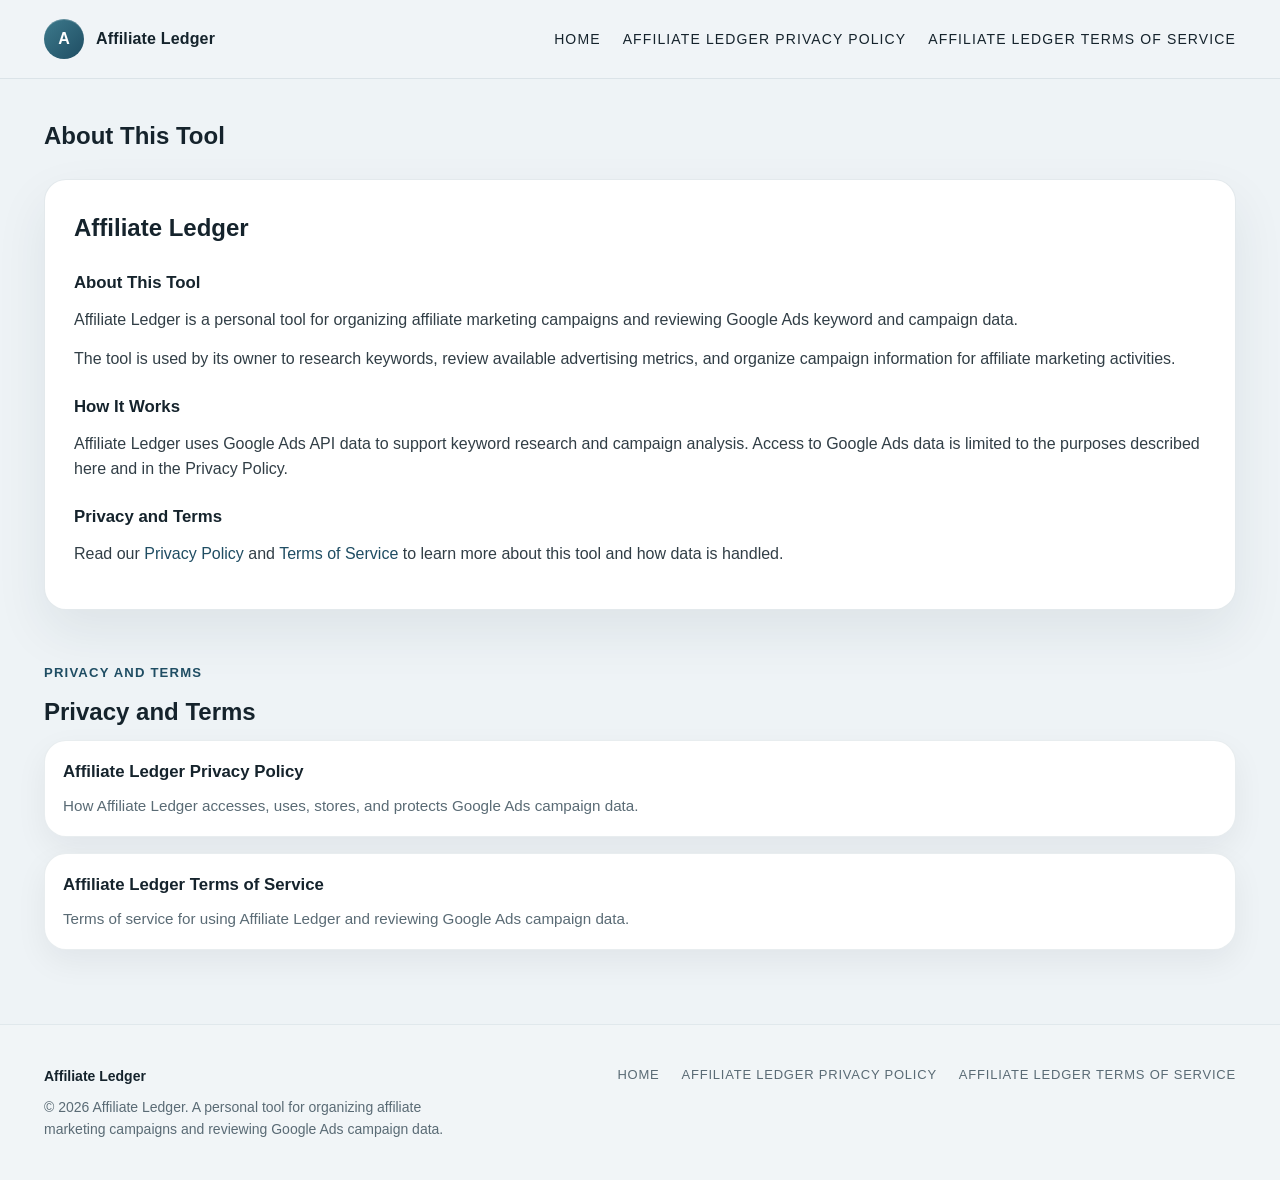
==== index.html @ c51b055f "Add Affiliate Ledger static site for Google Ads API review." ====
<!DOCTYPE html>
<html lang="en">
  <head>
    <meta charset="utf-8" />
    <meta name="viewport" content="width=device-width, initial-scale=1" />
    <title>Affiliate Ledger | Keyword Research &amp; Campaign Organization</title>
    <meta
      name="description"
      content="Affiliate Ledger is a personal tool for organizing affiliate marketing campaigns and reviewing Google Ads keyword and campaign data."
    />
    <link rel="canonical" href="https://tracker.opportunitiessite.com/" />
    <link rel="icon" href="/favicon.svg" type="image/svg+xml" />
    <meta property="og:title" content="Affiliate Ledger | Keyword Research & Campaign Organization" />
    <meta
      property="og:description"
      content="Affiliate Ledger is a personal tool for organizing affiliate marketing campaigns and reviewing Google Ads keyword and campaign data."
    />
    <meta property="og:url" content="https://tracker.opportunitiessite.com/" />
    <meta property="og:type" content="website" />
    <meta property="og:image" content="https://tracker.opportunitiessite.com/og-image.svg" />
    <meta name="twitter:card" content="summary_large_image" />
    <link rel="stylesheet" href="/styles.css" />
    <script type="application/ld+json">
      [
        {
          "@context": "https://schema.org",
          "@type": "WebSite",
          "name": "Affiliate Ledger",
          "url": "https://tracker.opportunitiessite.com"
        },
        {
          "@context": "https://schema.org",
          "@type": "SoftwareApplication",
          "name": "Affiliate Ledger",
          "description": "Affiliate Ledger is a personal tool for organizing affiliate marketing campaigns and reviewing Google Ads keyword and campaign data.",
          "applicationCategory": "WebApplication",
          "operatingSystem": "Any",
          "url": "https://tracker.opportunitiessite.com/"
        }
      ]
    </script>
  </head>
  <body>
    <header class="site-header">
      <div class="container site-header-inner">
        <a class="brand" href="/">
          <span class="brand-mark">A</span>
          <span>Affiliate Ledger</span>
        </a>
        <nav class="nav" aria-label="Main navigation">
          <a href="/">Home</a>
          <a href="/guide/privacy-policy/">Affiliate Ledger Privacy Policy</a>
          <a href="/guide/terms-and-conditions/">Affiliate Ledger Terms of Service</a>
        </nav>
      </div>
    </header>

    <main>
      <section class="page-block">
        <div class="container">
          <div class="section-heading"><h2>About This Tool</h2></div>
          <article class="content-card">
            <h2>Affiliate Ledger</h2>
            <h3>About This Tool</h3>
            <p>
              Affiliate Ledger is a personal tool for organizing affiliate marketing campaigns and
              reviewing Google Ads keyword and campaign data.
            </p>
            <p>
              The tool is used by its owner to research keywords, review available advertising
              metrics, and organize campaign information for affiliate marketing activities.
            </p>
            <h3>How It Works</h3>
            <p>
              Affiliate Ledger uses Google Ads API data to support keyword research and campaign
              analysis. Access to Google Ads data is limited to the purposes described here and in
              the Privacy Policy.
            </p>
            <h3>Privacy and Terms</h3>
            <p>
              Read our <a href="/guide/privacy-policy/">Privacy Policy</a> and
              <a href="/guide/terms-and-conditions/">Terms of Service</a> to learn more about this
              tool and how data is handled.
            </p>
          </article>
        </div>
      </section>

      <section class="page-block">
        <div class="container">
          <div class="section-heading">
            <p class="eyebrow">Privacy and Terms</p>
            <h2>Privacy and Terms</h2>
          </div>
          <div class="guide-grid">
            <a class="guide-card" href="/guide/privacy-policy/">
              <strong>Affiliate Ledger Privacy Policy</strong>
              <span
                >How Affiliate Ledger accesses, uses, stores, and protects Google Ads campaign
                data.</span
              >
            </a>
            <a class="guide-card" href="/guide/terms-and-conditions/">
              <strong>Affiliate Ledger Terms of Service</strong>
              <span
                >Terms of service for using Affiliate Ledger and reviewing Google Ads campaign
                data.</span
              >
            </a>
          </div>
        </div>
      </section>
    </main>

    <footer class="footer">
      <div class="container footer-inner">
        <div class="footer__brand">
          <strong>Affiliate Ledger</strong>
          <p>
            © 2026 Affiliate Ledger. A personal tool for organizing affiliate marketing campaigns
            and reviewing Google Ads campaign data.
          </p>
        </div>
        <div class="footer__actions">
          <a href="/">Home</a>
          <a href="/guide/privacy-policy/">Affiliate Ledger Privacy Policy</a>
          <a href="/guide/terms-and-conditions/">Affiliate Ledger Terms of Service</a>
        </div>
      </div>
    </footer>
  </body>
</html>
---- styles.css ----
:root {
  --primary: #1f4d63;
  --bg: #eef3f6;
  --surface: #ffffff;
  --accent: #3d7a8c;
  --text: #15232c;
  --muted: #5a6b75;
  --radius: 18px;
  --card-radius: 22px;
  --shadow: 0 22px 52px rgba(21, 45, 58, 0.08);
  --shadow-soft: 0 12px 32px rgba(15, 23, 42, 0.06);
}

*,
*::before,
*::after {
  box-sizing: border-box;
}

html {
  -webkit-text-size-adjust: 100%;
}

body {
  margin: 0;
  font-family: "Avenir Next", "Helvetica Neue", "Segoe UI", sans-serif;
  font-size: 16px;
  line-height: 1.6;
  color: var(--text);
  background: var(--bg);
}

a {
  color: var(--primary);
  text-decoration: none;
}

a:hover {
  text-decoration: underline;
}

.container {
  width: min(100%, 1240px);
  margin: 0 auto;
  padding: 0 24px;
}

.site-header {
  background: color-mix(in srgb, var(--bg) 90%, white);
  backdrop-filter: blur(10px);
  border-bottom: 1px solid color-mix(in srgb, var(--primary) 10%, transparent);
}

.site-header-inner {
  display: grid;
  grid-template-columns: auto 1fr;
  align-items: center;
  gap: 20px;
  min-height: 78px;
}

.brand {
  display: inline-flex;
  align-items: center;
  gap: 12px;
  color: var(--text);
  font-weight: 800;
  letter-spacing: 0.01em;
  text-decoration: none;
}

.brand:hover {
  text-decoration: none;
}

.brand-mark {
  display: inline-flex;
  align-items: center;
  justify-content: center;
  width: 40px;
  height: 40px;
  border-radius: 50%;
  color: #fff;
  font-weight: 900;
  background: linear-gradient(135deg, #3d7a8c, #1f4d63);
  box-shadow: inset 0 1px 0 rgba(255, 255, 255, 0.22);
}

.nav {
  display: flex;
  flex-wrap: wrap;
  align-items: center;
  justify-content: flex-end;
  gap: 22px;
  font-size: 14px;
  line-height: 1.6;
  letter-spacing: 0.08em;
  text-transform: uppercase;
}

.nav a {
  color: var(--text);
  text-decoration: none;
}

.nav a:hover {
  color: var(--primary);
}

main {
  padding-top: 28px;
}

.section-heading {
  margin: 0 0 8px;
}

.section-heading h2 {
  margin: 0;
  font-size: 24px;
  line-height: 1.6;
  font-weight: 700;
}

.eyebrow {
  margin: 0 0 10px;
  color: var(--primary);
  font-size: 0.82rem;
  font-weight: 800;
  letter-spacing: 0.09em;
  text-transform: uppercase;
}

.content-card {
  margin: 24px 0;
  padding: 29px;
  background: var(--surface);
  border: 1px solid color-mix(in srgb, var(--primary) 12%, transparent);
  border-radius: var(--card-radius);
  box-shadow: var(--shadow);
}

.content-card > h2:first-child {
  margin-top: 0;
}

.content-card h2 {
  margin: 0 0 16px;
  font-size: 1.5rem;
  font-weight: 800;
}

.content-card h3 {
  margin: 22px 0 10px;
  font-size: 1.05rem;
  font-weight: 800;
}

.content-card p {
  margin: 0 0 14px;
  color: color-mix(in srgb, var(--text) 88%, transparent);
}

.content-card ul {
  margin: 0 0 14px;
  padding-left: 1.25rem;
  color: color-mix(in srgb, var(--text) 88%, transparent);
}

.content-card li + li {
  margin-top: 6px;
}

.page-block {
  padding: 10px 0 18px;
}

.guide-grid {
  display: grid;
  gap: 16px;
}

.guide-card {
  display: grid;
  gap: 8px;
  padding: 18px;
  background: color-mix(in srgb, var(--surface) 92%, white);
  border: 1px solid color-mix(in srgb, var(--primary) 10%, transparent);
  border-radius: var(--card-radius);
  box-shadow: var(--shadow-soft);
  color: var(--text);
  text-decoration: none;
  transition: transform 160ms ease, box-shadow 160ms ease;
}

.guide-card:hover {
  text-decoration: none;
  transform: translateY(-2px);
  box-shadow: 0 16px 36px rgba(15, 23, 42, 0.1);
}

.guide-card strong {
  font-size: 1.05rem;
}

.guide-card span {
  color: var(--muted);
  font-size: 0.95rem;
}

.hero {
  padding: 18px 0 8px;
}

.hero h1 {
  margin: 0 0 10px;
  font-size: clamp(1.7rem, 3vw, 2.2rem);
  line-height: 1.25;
}

.hero p {
  margin: 0;
  color: var(--muted);
  max-width: 60ch;
}

.footer {
  margin-top: 56px;
  padding: 40px 0;
  background: color-mix(in srgb, var(--bg) 84%, white);
  color: var(--muted);
  font-size: 14px;
  line-height: 1.6;
  border-top: 1px solid color-mix(in srgb, var(--primary) 8%, transparent);
}

.footer-inner {
  display: grid;
  grid-template-columns: 1.2fr auto;
  gap: 24px;
  align-items: start;
}

.footer__brand strong {
  display: block;
  color: var(--text);
  margin-bottom: 8px;
}

.footer__brand p {
  margin: 0;
  max-width: 52ch;
}

.footer__actions {
  display: flex;
  flex-wrap: wrap;
  gap: 16px 22px;
  justify-content: flex-end;
  letter-spacing: 0.06em;
  text-transform: uppercase;
  font-size: 13px;
}

.footer__actions a {
  color: var(--muted);
}

.footer__actions a:hover {
  color: var(--primary);
}

@media (max-width: 800px) {
  .site-header-inner,
  .footer-inner {
    grid-template-columns: 1fr;
  }

  .nav,
  .footer__actions {
    justify-content: flex-start;
  }

  .content-card {
    padding: 22px;
  }
}
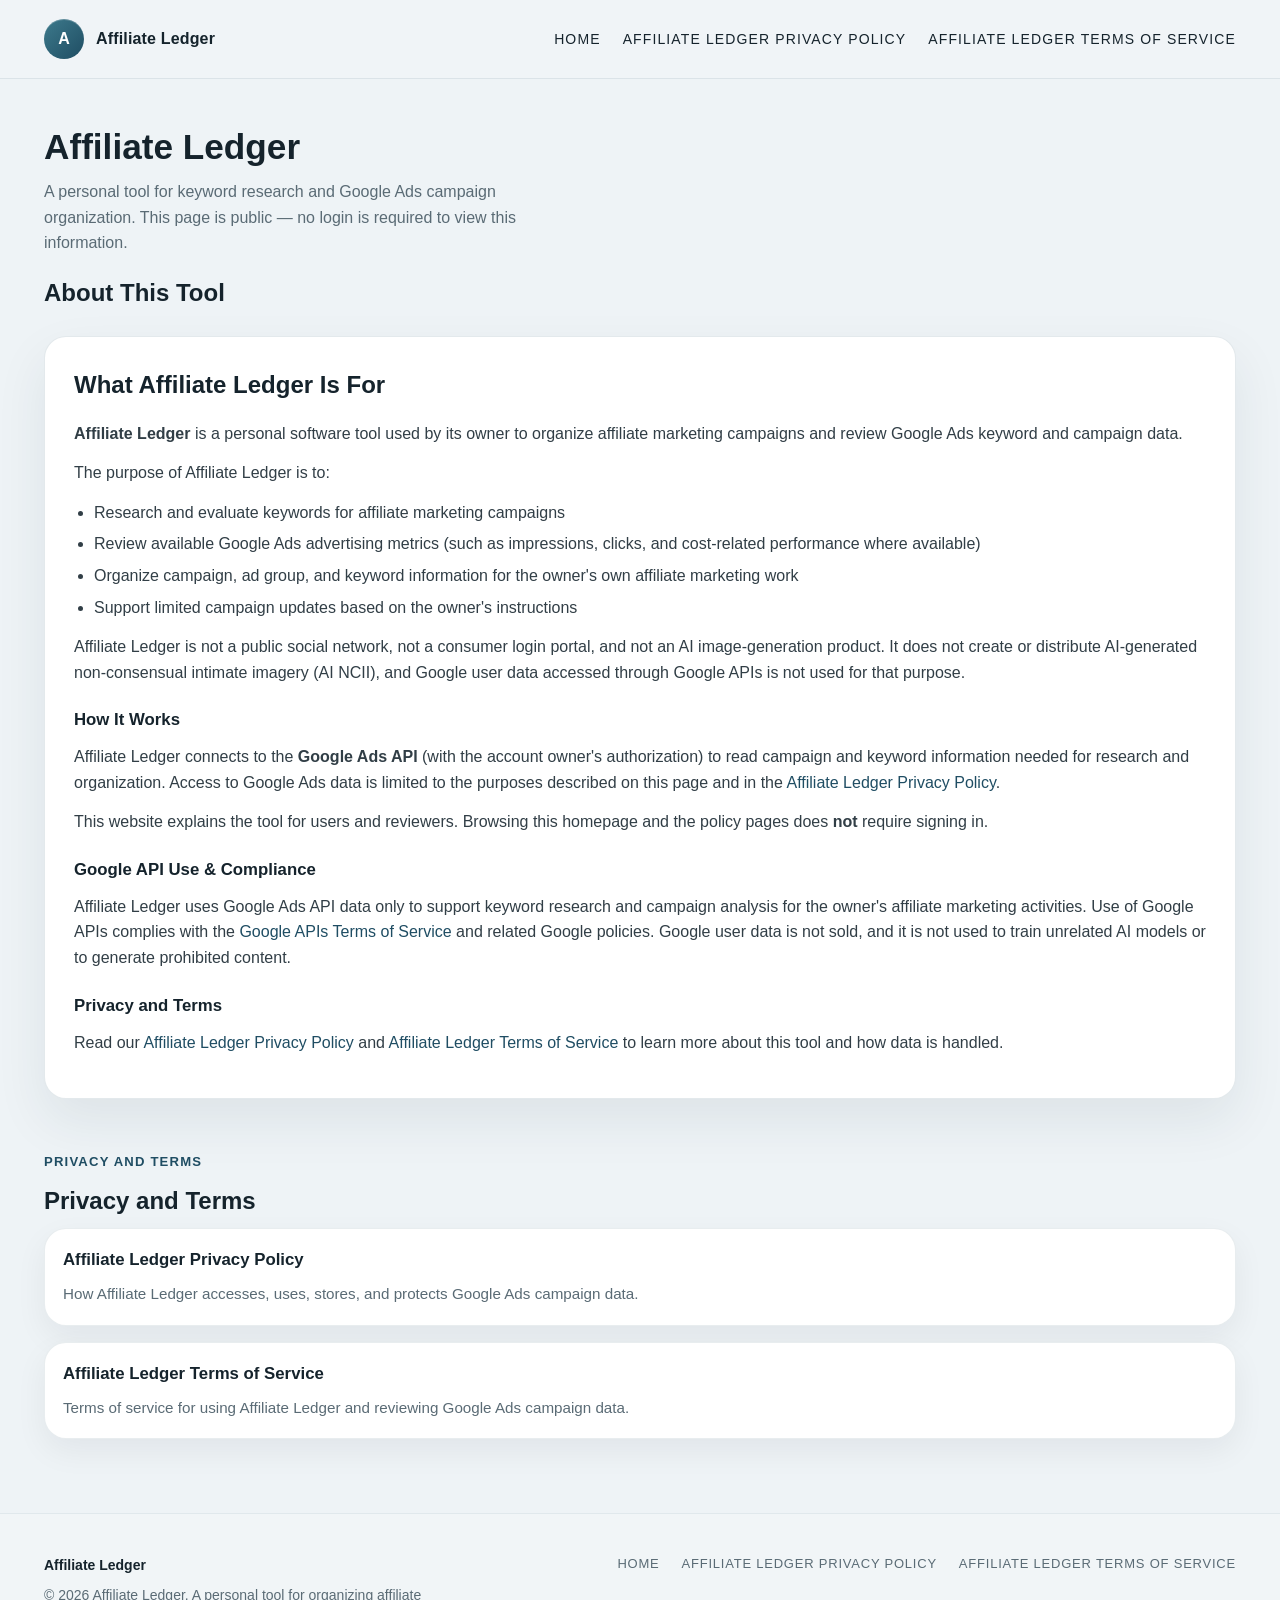
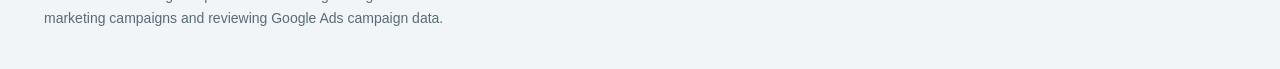
==== commit a7ab1ec3: "Strengthen homepage and privacy for OAuth brand verification." ====
--- a/index.html
+++ b/index.html
@@ -6,8 +6,9 @@
     <title>Affiliate Ledger | Keyword Research &amp; Campaign Organization</title>
     <meta
       name="description"
-      content="Affiliate Ledger is a personal tool for organizing affiliate marketing campaigns and reviewing Google Ads keyword and campaign data."
+      content="Affiliate Ledger is a personal tool for organizing affiliate marketing campaigns and reviewing Google Ads keyword and campaign data via the Google Ads API. This homepage is public and does not require login."
     />
+    <meta name="robots" content="index,follow" />
     <link rel="canonical" href="https://tracker.opportunitiessite.com/" />
     <link rel="icon" href="/favicon.svg" type="image/svg+xml" />
     <meta property="og:title" content="Affiliate Ledger | Keyword Research & Campaign Organization" />
@@ -32,8 +33,8 @@
           "@context": "https://schema.org",
           "@type": "SoftwareApplication",
           "name": "Affiliate Ledger",
-          "description": "Affiliate Ledger is a personal tool for organizing affiliate marketing campaigns and reviewing Google Ads keyword and campaign data.",
-          "applicationCategory": "WebApplication",
+          "description": "Affiliate Ledger is a personal tool for organizing affiliate marketing campaigns and reviewing Google Ads keyword and campaign data using the Google Ads API.",
+          "applicationCategory": "BusinessApplication",
           "operatingSystem": "Any",
           "url": "https://tracker.opportunitiessite.com/"
         }
@@ -56,31 +57,72 @@
     </header>
 
     <main>
+      <section class="hero">
+        <div class="container">
+          <h1>Affiliate Ledger</h1>
+          <p>
+            A personal tool for keyword research and Google Ads campaign organization. This page is
+            public — no login is required to view this information.
+          </p>
+        </div>
+      </section>
+
       <section class="page-block">
         <div class="container">
           <div class="section-heading"><h2>About This Tool</h2></div>
           <article class="content-card">
-            <h2>Affiliate Ledger</h2>
-            <h3>About This Tool</h3>
+            <h2>What Affiliate Ledger Is For</h2>
             <p>
-              Affiliate Ledger is a personal tool for organizing affiliate marketing campaigns and
-              reviewing Google Ads keyword and campaign data.
+              <strong>Affiliate Ledger</strong> is a personal software tool used by its owner to
+              organize affiliate marketing campaigns and review Google Ads keyword and campaign
+              data.
+            </p>
+            <p>The purpose of Affiliate Ledger is to:</p>
+            <ul>
+              <li>Research and evaluate keywords for affiliate marketing campaigns</li>
+              <li>Review available Google Ads advertising metrics (such as impressions, clicks, and cost-related performance where available)</li>
+              <li>Organize campaign, ad group, and keyword information for the owner's own affiliate marketing work</li>
+              <li>Support limited campaign updates based on the owner's instructions</li>
+            </ul>
+            <p>
+              Affiliate Ledger is not a public social network, not a consumer login portal, and not
+              an AI image-generation product. It does not create or distribute AI-generated
+              non-consensual intimate imagery (AI NCII), and Google user data accessed through Google
+              APIs is not used for that purpose.
+            </p>
+
+            <h3>How It Works</h3>
+            <p>
+              Affiliate Ledger connects to the <strong>Google Ads API</strong> (with the account
+              owner's authorization) to read campaign and keyword information needed for research
+              and organization. Access to Google Ads data is limited to the purposes described on
+              this page and in the
+              <a href="/guide/privacy-policy/">Affiliate Ledger Privacy Policy</a>.
             </p>
             <p>
-              The tool is used by its owner to research keywords, review available advertising
-              metrics, and organize campaign information for affiliate marketing activities.
+              This website explains the tool for users and reviewers. Browsing this homepage and the
+              policy pages does <strong>not</strong> require signing in.
             </p>
-            <h3>How It Works</h3>
+
+            <h3>Google API Use &amp; Compliance</h3>
             <p>
-              Affiliate Ledger uses Google Ads API data to support keyword research and campaign
-              analysis. Access to Google Ads data is limited to the purposes described here and in
-              the Privacy Policy.
+              Affiliate Ledger uses Google Ads API data only to support keyword research and
+              campaign analysis for the owner's affiliate marketing activities. Use of Google APIs
+              complies with the
+              <a href="https://developers.google.com/terms" rel="noopener noreferrer"
+                >Google APIs Terms of Service</a
+              >
+              and related Google policies. Google user data is not sold, and it is not used to train
+              unrelated AI models or to generate prohibited content.
             </p>
+
             <h3>Privacy and Terms</h3>
             <p>
-              Read our <a href="/guide/privacy-policy/">Privacy Policy</a> and
-              <a href="/guide/terms-and-conditions/">Terms of Service</a> to learn more about this
-              tool and how data is handled.
+              Read our
+              <a href="/guide/privacy-policy/">Affiliate Ledger Privacy Policy</a>
+              and
+              <a href="/guide/terms-and-conditions/">Affiliate Ledger Terms of Service</a>
+              to learn more about this tool and how data is handled.
             </p>
           </article>
         </div>
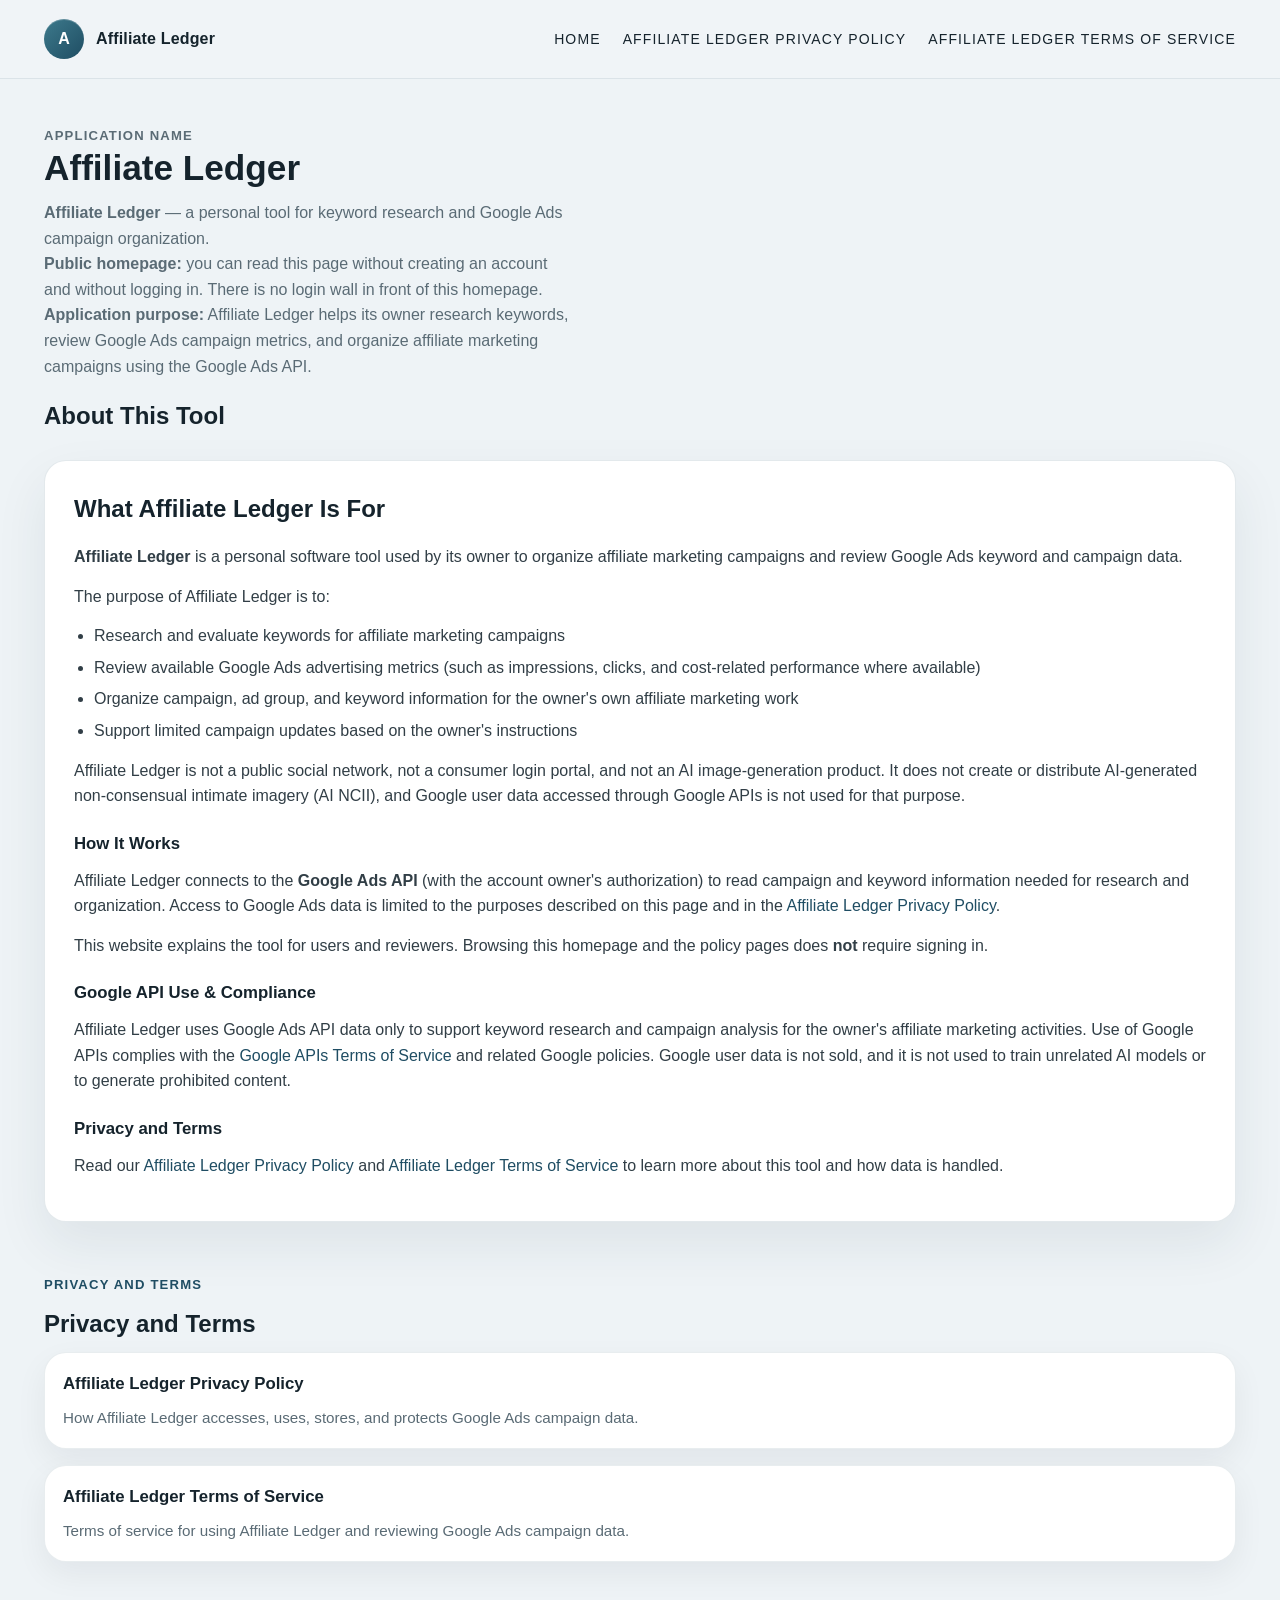
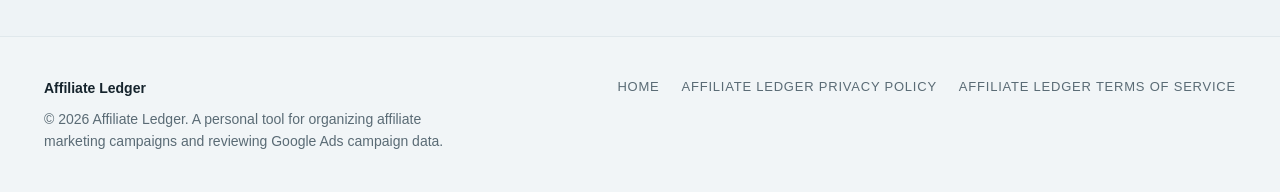
==== commit 9f1bf5ba: "Make homepage verification signals more explicit for Google crawlers." ====
--- a/index.html
+++ b/index.html
@@ -59,10 +59,20 @@
     <main>
       <section class="hero">
         <div class="container">
+          <p class="eyebrow">Application name</p>
           <h1>Affiliate Ledger</h1>
           <p>
-            A personal tool for keyword research and Google Ads campaign organization. This page is
-            public — no login is required to view this information.
+            <strong>Affiliate Ledger</strong> — a personal tool for keyword research and Google Ads
+            campaign organization.
+          </p>
+          <p>
+            <strong>Public homepage:</strong> you can read this page without creating an account and
+            without logging in. There is no login wall in front of this homepage.
+          </p>
+          <p>
+            <strong>Application purpose:</strong> Affiliate Ledger helps its owner research
+            keywords, review Google Ads campaign metrics, and organize affiliate marketing campaigns
+            using the Google Ads API.
           </p>
         </div>
       </section>
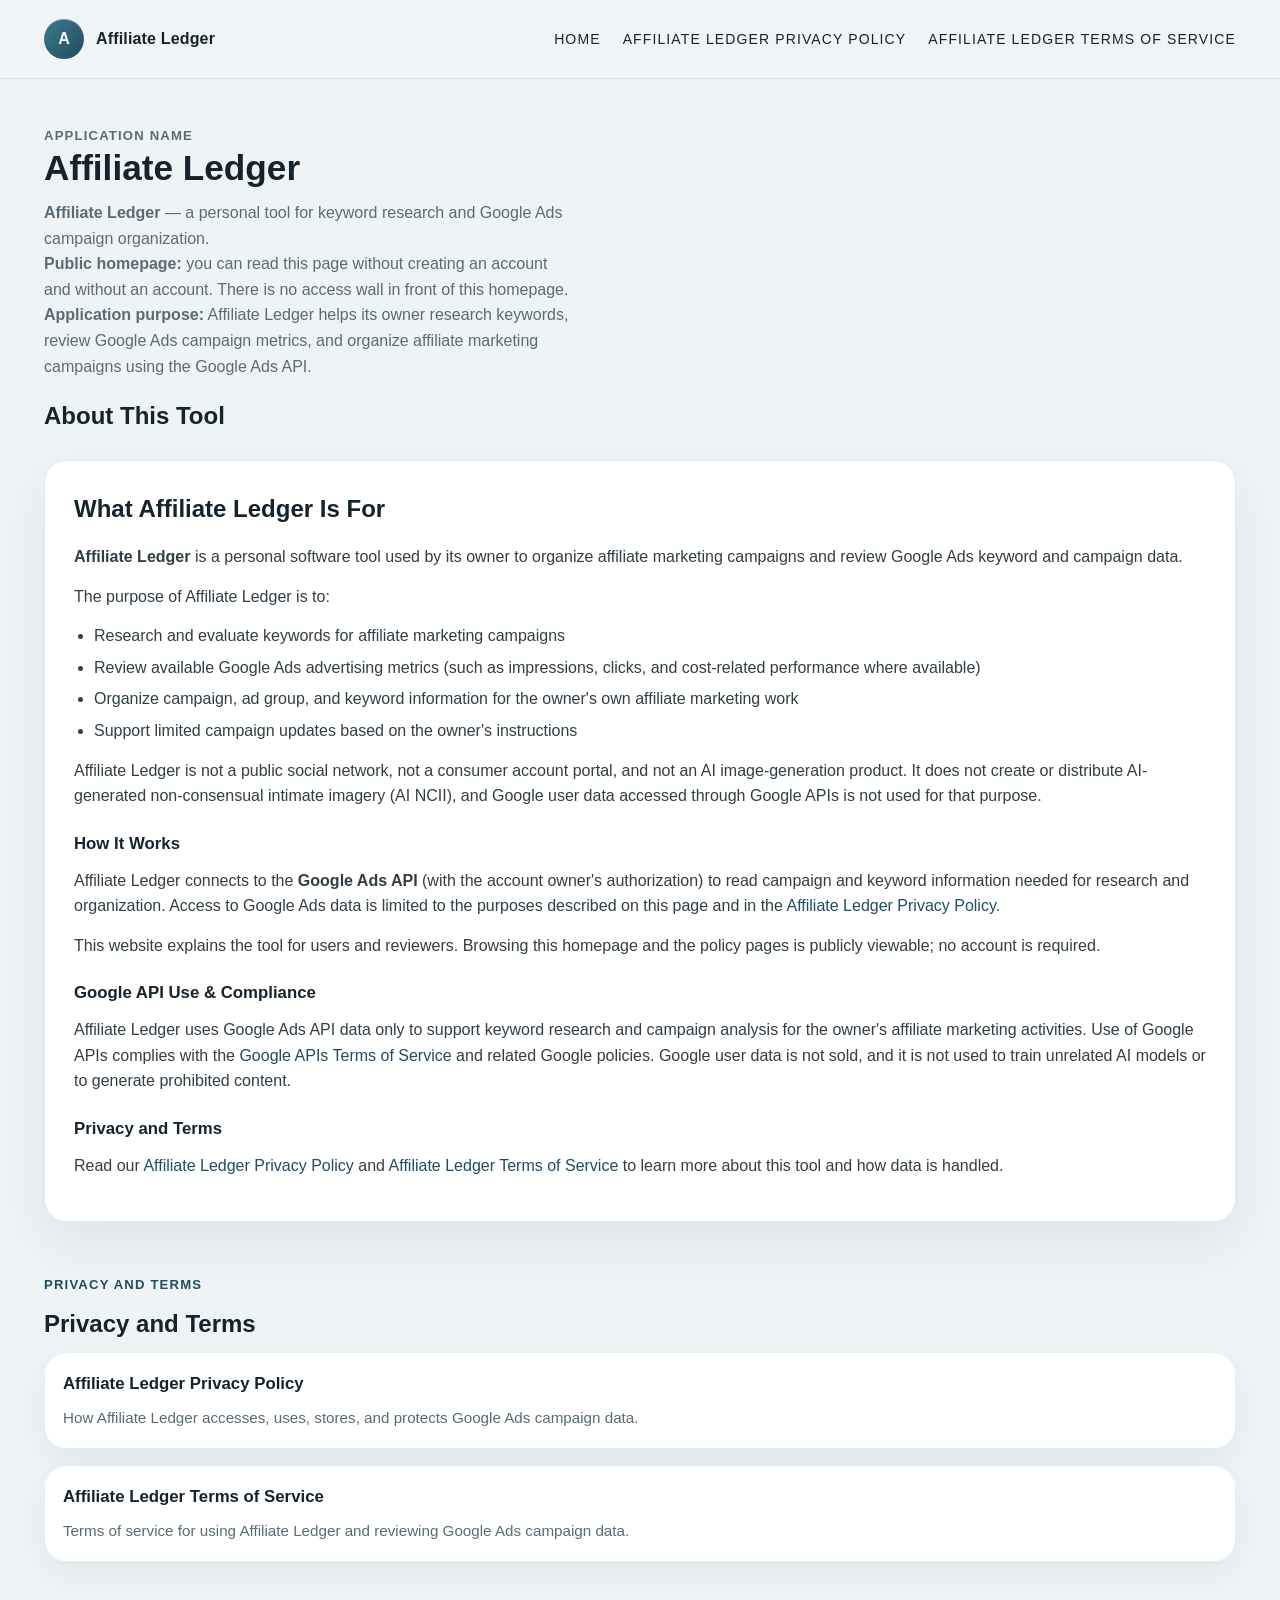
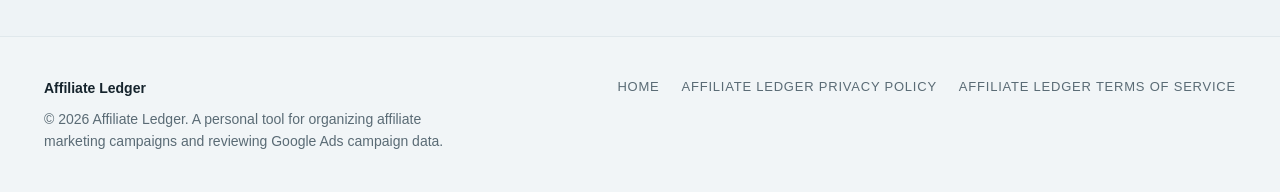
==== commit fa95bdb6: "Remove login wording that triggers OAuth brand auto-check false positives." ====
--- a/index.html
+++ b/index.html
@@ -6,7 +6,7 @@
     <title>Affiliate Ledger | Keyword Research &amp; Campaign Organization</title>
     <meta
       name="description"
-      content="Affiliate Ledger is a personal tool for organizing affiliate marketing campaigns and reviewing Google Ads keyword and campaign data via the Google Ads API. This homepage is public and does not require login."
+      content="Affiliate Ledger is a personal tool for organizing affiliate marketing campaigns and reviewing Google Ads keyword and campaign data via the Google Ads API. This homepage is public and does not require an account."
     />
     <meta name="robots" content="index,follow" />
     <link rel="canonical" href="https://tracker.opportunitiessite.com/" />
@@ -50,8 +50,8 @@
         </a>
         <nav class="nav" aria-label="Main navigation">
           <a href="/">Home</a>
-          <a href="/guide/privacy-policy/">Affiliate Ledger Privacy Policy</a>
-          <a href="/guide/terms-and-conditions/">Affiliate Ledger Terms of Service</a>
+          <a href="/privacy-policy.html">Affiliate Ledger Privacy Policy</a>
+          <a href="/terms.html">Affiliate Ledger Terms of Service</a>
         </nav>
       </div>
     </header>
@@ -67,7 +67,7 @@
           </p>
           <p>
             <strong>Public homepage:</strong> you can read this page without creating an account and
-            without logging in. There is no login wall in front of this homepage.
+            without an account. There is no access wall in front of this homepage.
           </p>
           <p>
             <strong>Application purpose:</strong> Affiliate Ledger helps its owner research
@@ -95,7 +95,7 @@
               <li>Support limited campaign updates based on the owner's instructions</li>
             </ul>
             <p>
-              Affiliate Ledger is not a public social network, not a consumer login portal, and not
+              Affiliate Ledger is not a public social network, not a consumer account portal, and not
               an AI image-generation product. It does not create or distribute AI-generated
               non-consensual intimate imagery (AI NCII), and Google user data accessed through Google
               APIs is not used for that purpose.
@@ -107,11 +107,11 @@
               owner's authorization) to read campaign and keyword information needed for research
               and organization. Access to Google Ads data is limited to the purposes described on
               this page and in the
-              <a href="/guide/privacy-policy/">Affiliate Ledger Privacy Policy</a>.
+              <a href="/privacy-policy.html">Affiliate Ledger Privacy Policy</a>.
             </p>
             <p>
               This website explains the tool for users and reviewers. Browsing this homepage and the
-              policy pages does <strong>not</strong> require signing in.
+              policy pages is publicly viewable; no account is required.
             </p>
 
             <h3>Google API Use &amp; Compliance</h3>
@@ -129,9 +129,9 @@
             <h3>Privacy and Terms</h3>
             <p>
               Read our
-              <a href="/guide/privacy-policy/">Affiliate Ledger Privacy Policy</a>
+              <a href="/privacy-policy.html">Affiliate Ledger Privacy Policy</a>
               and
-              <a href="/guide/terms-and-conditions/">Affiliate Ledger Terms of Service</a>
+              <a href="/terms.html">Affiliate Ledger Terms of Service</a>
               to learn more about this tool and how data is handled.
             </p>
           </article>
@@ -145,14 +145,14 @@
             <h2>Privacy and Terms</h2>
           </div>
           <div class="guide-grid">
-            <a class="guide-card" href="/guide/privacy-policy/">
+            <a class="guide-card" href="/privacy-policy.html">
               <strong>Affiliate Ledger Privacy Policy</strong>
               <span
                 >How Affiliate Ledger accesses, uses, stores, and protects Google Ads campaign
                 data.</span
               >
             </a>
-            <a class="guide-card" href="/guide/terms-and-conditions/">
+            <a class="guide-card" href="/terms.html">
               <strong>Affiliate Ledger Terms of Service</strong>
               <span
                 >Terms of service for using Affiliate Ledger and reviewing Google Ads campaign
@@ -175,8 +175,8 @@
         </div>
         <div class="footer__actions">
           <a href="/">Home</a>
-          <a href="/guide/privacy-policy/">Affiliate Ledger Privacy Policy</a>
-          <a href="/guide/terms-and-conditions/">Affiliate Ledger Terms of Service</a>
+          <a href="/privacy-policy.html">Affiliate Ledger Privacy Policy</a>
+          <a href="/terms.html">Affiliate Ledger Terms of Service</a>
         </div>
       </div>
     </footer>
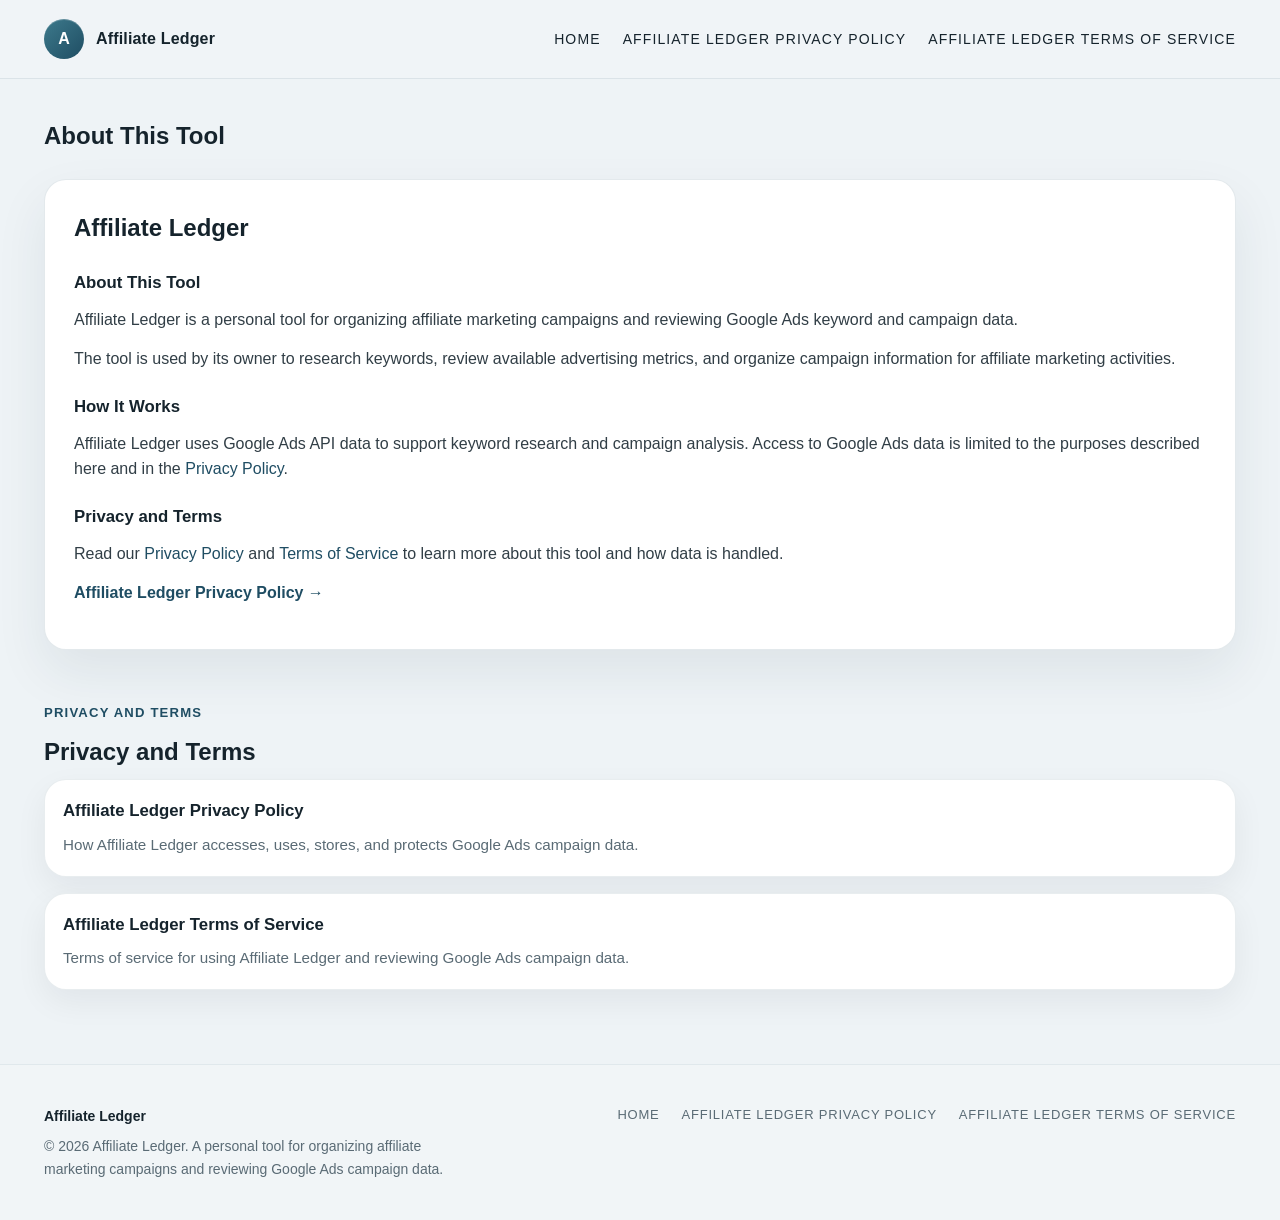
==== commit ad43d096: "Align site content with reference Affiliate Tracker structure." ====
--- a/index.html
+++ b/index.html
@@ -6,9 +6,8 @@
     <title>Affiliate Ledger | Keyword Research &amp; Campaign Organization</title>
     <meta
       name="description"
-      content="Affiliate Ledger is a personal tool for organizing affiliate marketing campaigns and reviewing Google Ads keyword and campaign data via the Google Ads API. This homepage is public and does not require an account."
+      content="Affiliate Ledger is a personal tool for organizing affiliate marketing campaigns and reviewing Google Ads keyword and campaign data."
     />
-    <meta name="robots" content="index,follow" />
     <link rel="canonical" href="https://tracker.opportunitiessite.com/" />
     <link rel="icon" href="/favicon.svg" type="image/svg+xml" />
     <meta property="og:title" content="Affiliate Ledger | Keyword Research & Campaign Organization" />
@@ -33,8 +32,8 @@
           "@context": "https://schema.org",
           "@type": "SoftwareApplication",
           "name": "Affiliate Ledger",
-          "description": "Affiliate Ledger is a personal tool for organizing affiliate marketing campaigns and reviewing Google Ads keyword and campaign data using the Google Ads API.",
-          "applicationCategory": "BusinessApplication",
+          "description": "Affiliate Ledger is a personal tool for organizing affiliate marketing campaigns and reviewing Google Ads keyword and campaign data.",
+          "applicationCategory": "WebApplication",
           "operatingSystem": "Any",
           "url": "https://tracker.opportunitiessite.com/"
         }
@@ -50,89 +49,42 @@
         </a>
         <nav class="nav" aria-label="Main navigation">
           <a href="/">Home</a>
-          <a href="/privacy-policy.html">Affiliate Ledger Privacy Policy</a>
-          <a href="/terms.html">Affiliate Ledger Terms of Service</a>
+          <a href="/guide/privacy-policy/">Affiliate Ledger Privacy Policy</a>
+          <a href="/guide/terms-and-conditions/">Affiliate Ledger Terms of Service</a>
         </nav>
       </div>
     </header>
 
     <main>
-      <section class="hero">
-        <div class="container">
-          <p class="eyebrow">Application name</p>
-          <h1>Affiliate Ledger</h1>
-          <p>
-            <strong>Affiliate Ledger</strong> — a personal tool for keyword research and Google Ads
-            campaign organization.
-          </p>
-          <p>
-            <strong>Public homepage:</strong> you can read this page without creating an account and
-            without an account. There is no access wall in front of this homepage.
-          </p>
-          <p>
-            <strong>Application purpose:</strong> Affiliate Ledger helps its owner research
-            keywords, review Google Ads campaign metrics, and organize affiliate marketing campaigns
-            using the Google Ads API.
-          </p>
-        </div>
-      </section>
-
       <section class="page-block">
         <div class="container">
           <div class="section-heading"><h2>About This Tool</h2></div>
           <article class="content-card">
-            <h2>What Affiliate Ledger Is For</h2>
+            <h2>Affiliate Ledger</h2>
+            <h3>About This Tool</h3>
             <p>
-              <strong>Affiliate Ledger</strong> is a personal software tool used by its owner to
-              organize affiliate marketing campaigns and review Google Ads keyword and campaign
-              data.
+              Affiliate Ledger is a personal tool for organizing affiliate marketing campaigns and
+              reviewing Google Ads keyword and campaign data.
             </p>
-            <p>The purpose of Affiliate Ledger is to:</p>
-            <ul>
-              <li>Research and evaluate keywords for affiliate marketing campaigns</li>
-              <li>Review available Google Ads advertising metrics (such as impressions, clicks, and cost-related performance where available)</li>
-              <li>Organize campaign, ad group, and keyword information for the owner's own affiliate marketing work</li>
-              <li>Support limited campaign updates based on the owner's instructions</li>
-            </ul>
             <p>
-              Affiliate Ledger is not a public social network, not a consumer account portal, and not
-              an AI image-generation product. It does not create or distribute AI-generated
-              non-consensual intimate imagery (AI NCII), and Google user data accessed through Google
-              APIs is not used for that purpose.
+              The tool is used by its owner to research keywords, review available advertising
+              metrics, and organize campaign information for affiliate marketing activities.
             </p>
-
             <h3>How It Works</h3>
             <p>
-              Affiliate Ledger connects to the <strong>Google Ads API</strong> (with the account
-              owner's authorization) to read campaign and keyword information needed for research
-              and organization. Access to Google Ads data is limited to the purposes described on
-              this page and in the
-              <a href="/privacy-policy.html">Affiliate Ledger Privacy Policy</a>.
+              Affiliate Ledger uses Google Ads API data to support keyword research and campaign
+              analysis. Access to Google Ads data is limited to the purposes described here and in
+              the
+              <a href="/guide/privacy-policy/">Privacy Policy</a>.
+            </p>
+            <h3>Privacy and Terms</h3>
+            <p>
+              Read our <a href="/guide/privacy-policy/">Privacy Policy</a> and
+              <a href="/guide/terms-and-conditions/">Terms of Service</a> to learn more about this
+              tool and how data is handled.
             </p>
             <p>
-              This website explains the tool for users and reviewers. Browsing this homepage and the
-              policy pages is publicly viewable; no account is required.
-            </p>
-
-            <h3>Google API Use &amp; Compliance</h3>
-            <p>
-              Affiliate Ledger uses Google Ads API data only to support keyword research and
-              campaign analysis for the owner's affiliate marketing activities. Use of Google APIs
-              complies with the
-              <a href="https://developers.google.com/terms" rel="noopener noreferrer"
-                >Google APIs Terms of Service</a
-              >
-              and related Google policies. Google user data is not sold, and it is not used to train
-              unrelated AI models or to generate prohibited content.
-            </p>
-
-            <h3>Privacy and Terms</h3>
-            <p>
-              Read our
-              <a href="/privacy-policy.html">Affiliate Ledger Privacy Policy</a>
-              and
-              <a href="/terms.html">Affiliate Ledger Terms of Service</a>
-              to learn more about this tool and how data is handled.
+              <a href="/guide/privacy-policy/"><strong>Affiliate Ledger Privacy Policy →</strong></a>
             </p>
           </article>
         </div>
@@ -145,14 +97,14 @@
             <h2>Privacy and Terms</h2>
           </div>
           <div class="guide-grid">
-            <a class="guide-card" href="/privacy-policy.html">
+            <a class="guide-card" href="/guide/privacy-policy/">
               <strong>Affiliate Ledger Privacy Policy</strong>
               <span
                 >How Affiliate Ledger accesses, uses, stores, and protects Google Ads campaign
                 data.</span
               >
             </a>
-            <a class="guide-card" href="/terms.html">
+            <a class="guide-card" href="/guide/terms-and-conditions/">
               <strong>Affiliate Ledger Terms of Service</strong>
               <span
                 >Terms of service for using Affiliate Ledger and reviewing Google Ads campaign
@@ -175,8 +127,8 @@
         </div>
         <div class="footer__actions">
           <a href="/">Home</a>
-          <a href="/privacy-policy.html">Affiliate Ledger Privacy Policy</a>
-          <a href="/terms.html">Affiliate Ledger Terms of Service</a>
+          <a href="/guide/privacy-policy/">Affiliate Ledger Privacy Policy</a>
+          <a href="/guide/terms-and-conditions/">Affiliate Ledger Terms of Service</a>
         </div>
       </div>
     </footer>
